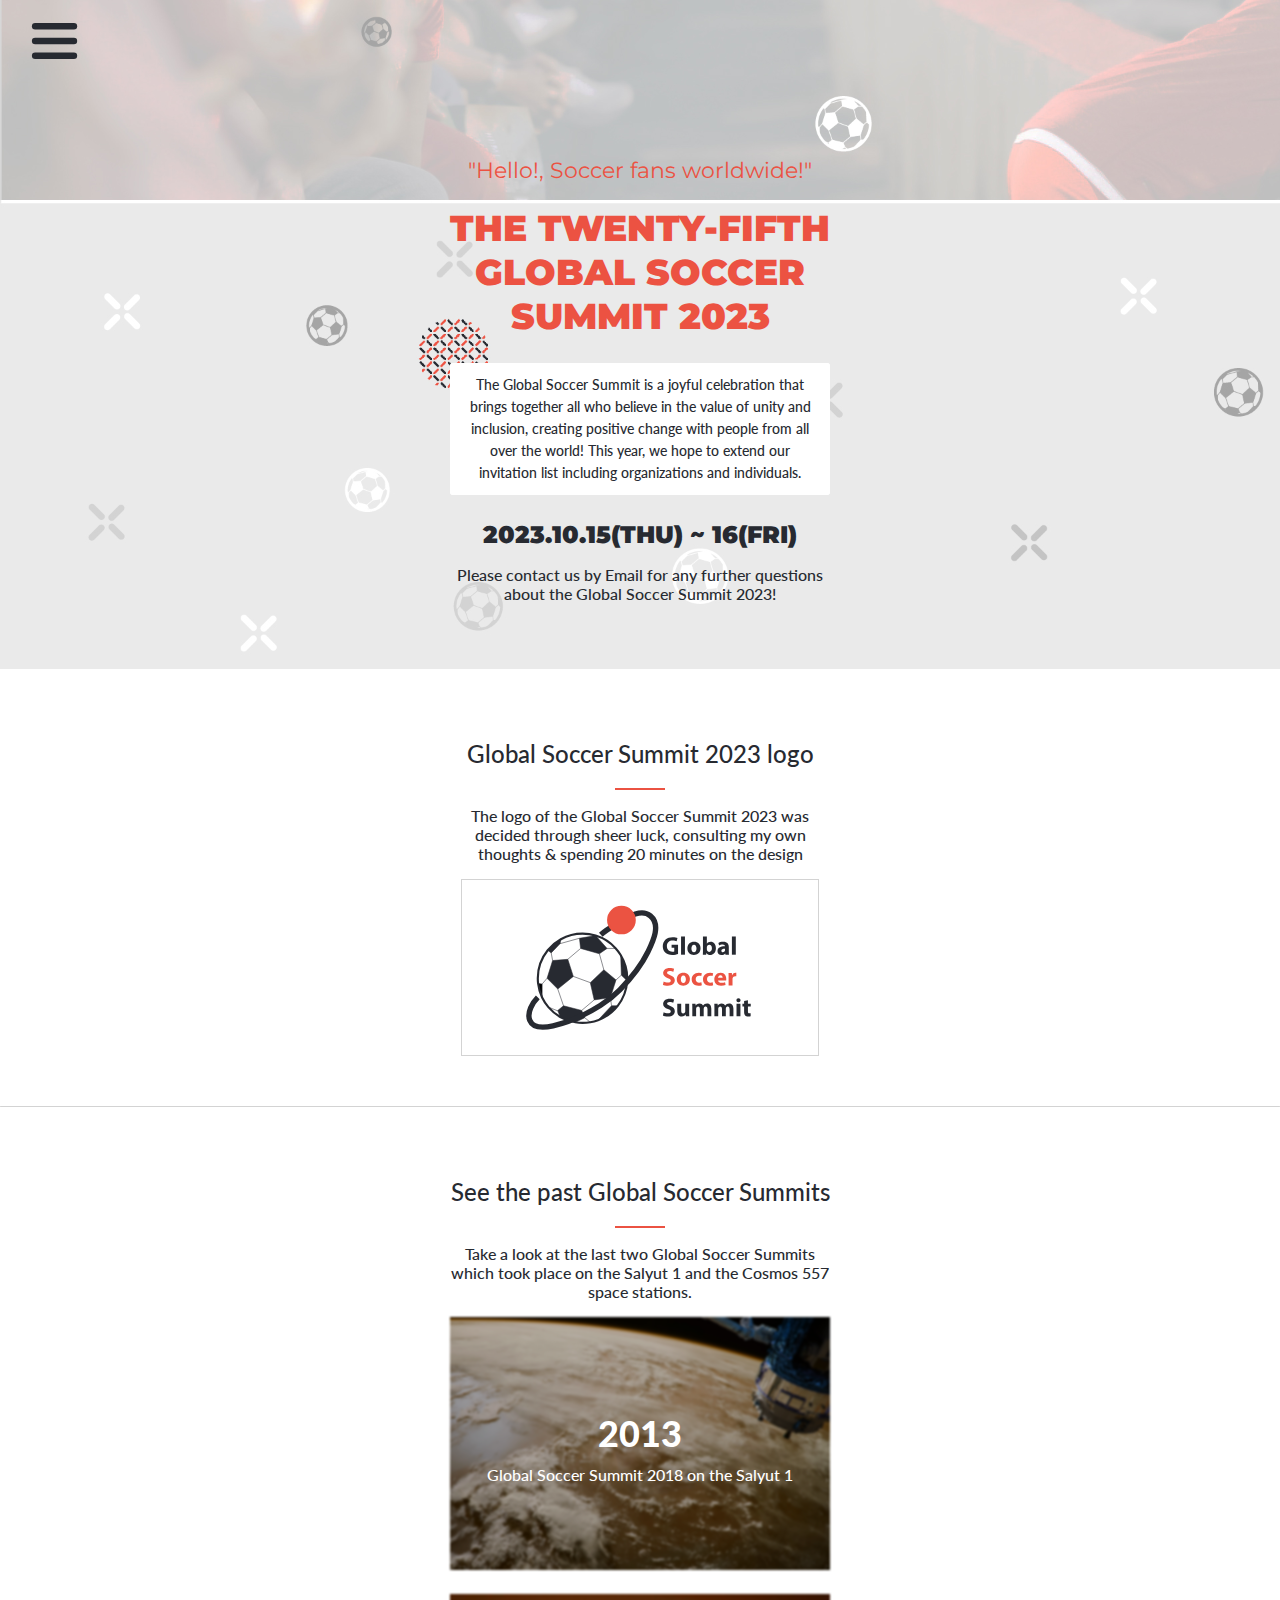
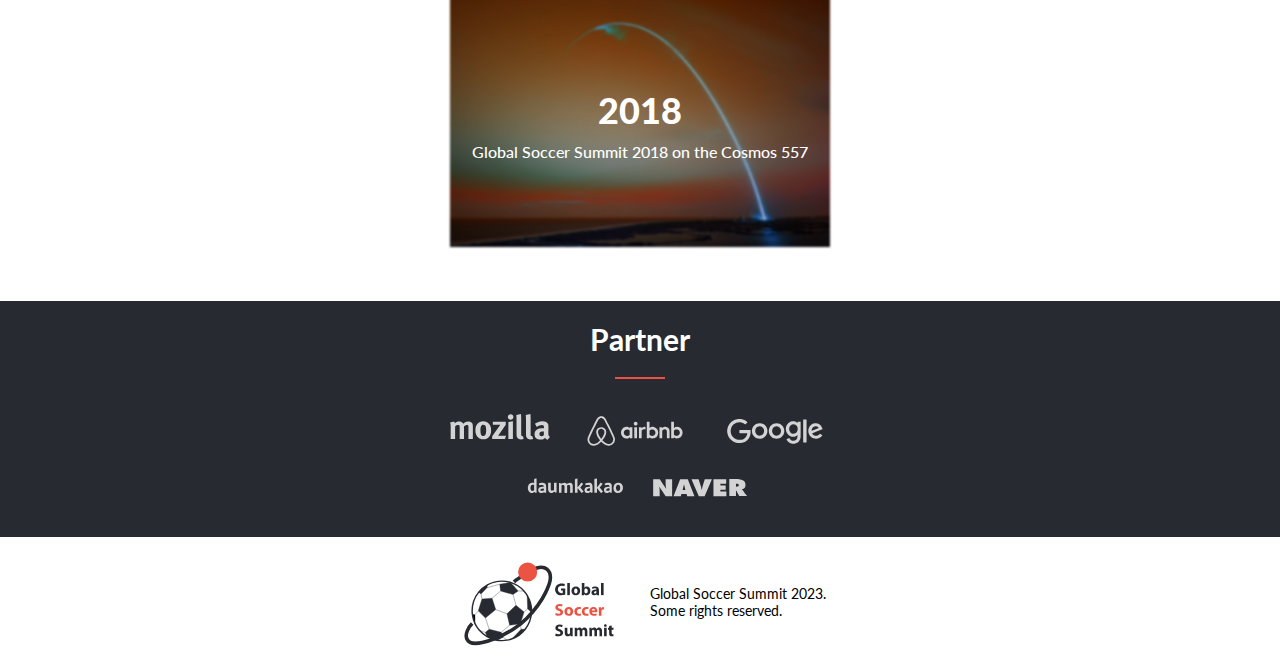
==== pages/about.html @ be921ab3 "Add and style mobile-version home and about page" ====
<!DOCTYPE html>
<html lang="en">
<head>
  <meta charset="UTF-8">
  <meta http-equiv="X-UA-Compatible" content="IE=edge">
  <meta name="viewport" content="width=device-width, initial-scale=1.0">
  <title>Global Soccer Summit</title>
  <link rel="stylesheet" href="../css/about.css">
  <link rel="preconnect" href="https://fonts.googleapis.com">
  <link rel="preconnect" href="https://fonts.gstatic.com" crossorigin>
  <link href="https://fonts.googleapis.com/css2?family=Lato:wght@400;700;900&family=Montserrat:wght@400;500;600;700;800;900&display=swap" rel="stylesheet">
</head>
<body>
  <div class="container">
    <header>
      <div class="desktop"></div>
      <nav>
        <button type="button"><img src="../media/menu.svg" alt="menu-icon"></button>
      </nav>
    </header>
    <main>
      <h3>"Hello!, Soccer fans worldwide!"</h3>
      <h1>THE TWENTY-FIFTH GLOBAL SOCCER SUMMIT 2023</h1>
      <p class="intro">
        The Global Soccer Summit is a joyful celebration that brings together all who believe in the value of unity and inclusion, creating positive change
        with people from all over the world! This year, we hope to extend our invitation list including organizations and individuals.
      </p>
      <h2>2023.10.15(THU) ~ 16(FRI)</h2>
      <p>Please contact us by Email for any further questions about the Global Soccer Summit 2023!</p>
    </main>
    <section id="logo">
      <h2>Global Soccer Summit 2023 logo</h2>
      <div class="underline"></div>
      <p>The logo of the Global Soccer Summit 2023 was decided through sheer luck, consulting my own thoughts & spending 20 minutes on the design</p>
      <img src="../media/logo.svg" alt="logo">
      <div class="separator"></div>
    </section>
    <section id="past-events">
      <h2>See the past Global Soccer Summits</h2>
      <div class="underline"></div>
      <p>Take a look at the last two Global Soccer Summits which took place on the Salyut 1 and the Cosmos 557 space stations.</p>
      <div class="img-container">
        <img src="../media/past-event-1.jpg" alt="Earth as viewed from a space station">
        <div class="img-text">
          <h2>2013</h2>
          <p>Global Soccer Summit 2018 on the Salyut 1</p>
        </div>
      </div>
      <div class="img-container">
        <img src="../media/past-event-2.jpg" alt="The launch of a space X rocket">
        <div class="img-text">
          <h2>2018</h2>
          <p>Global Soccer Summit 2018 on the Cosmos 557</p>
        </div>
      </div>
    </section>
    <section id="partners">
      <h2>Partner</h2>
      <div class="underline"></div>
      <ul>
        <li id="p1"><img src="../media/mozilla.svg" alt=""></li>
        <li id="p2"><img src="../media/airbnb.svg" alt=""></li>
        <li id="p3"><img src="../media/google.svg" alt=""></li>
        <li id="p4"><img src="../media/daumkakao.svg" alt=""></li>
        <li id="p5"><img src="../media/naver.svg" alt=""></li>
      </ul>
    </section>
    <footer>
      <img src="../media/logo.svg" alt="logo">
      <div>
        <p>Global Soccer Summit 2023.<br>Some rights reserved.</p>
      </div>
    </footer>
  </div>
</body>
---- css/about.css ----
body {
  margin: 0;
  padding: 0;
}

.container {
  display: flex;
  flex-direction: column;
  background-image: url(../media/bg.jpg);
  background-size: 1280px;
}

.underline {
  width: 50px;
  border-bottom: 2px solid #eb5242;
  margin: auto;
}

nav {
  padding: 15px 20px;
}

nav button {
  border: none;
  background: none;
}

nav img {
  height: 50px;
  width: auto;
  padding: 0;
  margin: 0;
}

main {
  width: 380px;
  display: flex;
  flex-direction: column;
  align-self: center;
  padding: 50px 0;
}

main h3 {
  font-family: 'Montserrat', sans-serif;
  font-weight: 400;
  color: #ec5242;
  font-size: 22px;
  text-align: center;
}

main h1 {
  font-family: 'Montserrat', sans-serif;
  font-weight: 900;
  margin: 0;
  font-size: 36px;
  color: #ec5242;
  text-align: center;
}

main p {
  font-family: 'Lato', sans-serif;
  font-weight: 500;
  color: #272a31;
  text-align: center;
}

.intro {
  border: 1px solid white;
  background-color: white;
  border-radius: 2px;
  font-size: 14px;
  line-height: 22px;
  margin: 25px 0;
  padding: 10px 15px;
}

main h2 {
  font-family: 'Montserrat', sans-serif;
  font-weight: 900;
  color: #272a31;
  margin: 0;
  text-align: center;
}

#logo,
#past-events {
  display: flex;
  flex-direction: column;
  background-color: white;
  align-items: center;
  padding-top: 50px;
}

#logo h2,
#past-events h2 {
  font-family: 'Lato', sans-serif;
  font-weight: 500;
  color: #272a31;
  width: 380px;
  text-align: center;
}

#logo p,
#past-events p {
  font-family: 'Lato', sans-serif;
  font-weight: 500;
  color: #272a31;
  text-align: center;
  width: 380px;
}

footer img {
  width: 170px;
}

#logo img {
  height: 150px;
  border: 1px solid  #d3d3d3;
  padding: 10px 50px 15px 50px;
}

.separator {
  border-bottom: 1px solid #d3d3d3;
  border-radius: 2px;
  width: 100vw;
  margin-top: 50px;
}

#past-events {
  padding-bottom: 30px;
}

#past-events .img-text {
  position: absolute;
  top: 50%;
  left: 50%;
  transform: translate(-50%, -60%);
  margin: 0;
  padding: 0;
}

#partners h2 {
  font-family: 'Lato', sans-serif;
  font-weight: 700;
  font-size: 30px;
  color: white;
  margin: 20px;
}

#past-events .img-text h2 {
  color: white;
  filter: none;
  font-weight: 900;
  font-size: 36px;
  margin: 0 0 10px 0;
}

#past-events .img-text p {
  color: white;
  filter: none;
  font-weight: 500;
  font-size: 16px;
  margin: 0;
}

#past-events img {
  width: 380px;
  margin-bottom: 20px;
  filter: hue-rotate(185deg) sepia(10%) saturate(140%) blur(1px) brightness(70%);
  transition: all 0.5s ease-in-out;
}

#partners ul img {
  width: 100px;
}

#past-events img:hover {
  filter: none;
  scale: 1.01;
}

.img-container {
  position: relative;
}

#partners {
  background-color: #272a31;
  text-align: center;
  color: white;
}

#partners ul {
  padding: 0;
  display: grid;
  grid-template-columns: repeat(9, 1fr);
  list-style-type: none;
  width: 380px;
  margin: 35px auto;
  row-gap: 25px;
  column-gap: 50px;
}

footer {
  display: flex;
  gap: 25px;
  justify-content: center;
  align-items: center;
  font-family: 'Lato', sans-serif;
  font-weight: 400;
  font-size: 14px;
  padding: 15px;
  background-color: white;
}

#p1 {
  grid-row: 1/2;
  grid-column: 1/4;
}

#p2 {
  grid-row: 1/2;
  grid-column: 3/7;
  margin-left: 20px;
}

#p3 {
  grid-row: 1/2;
  grid-column: 6/10;
}

#p4 {
  grid-row: 2/3;
  grid-column: 2/6;
}

#p5 {
  grid-row: 2/3;
  grid-column: 5/8;
}
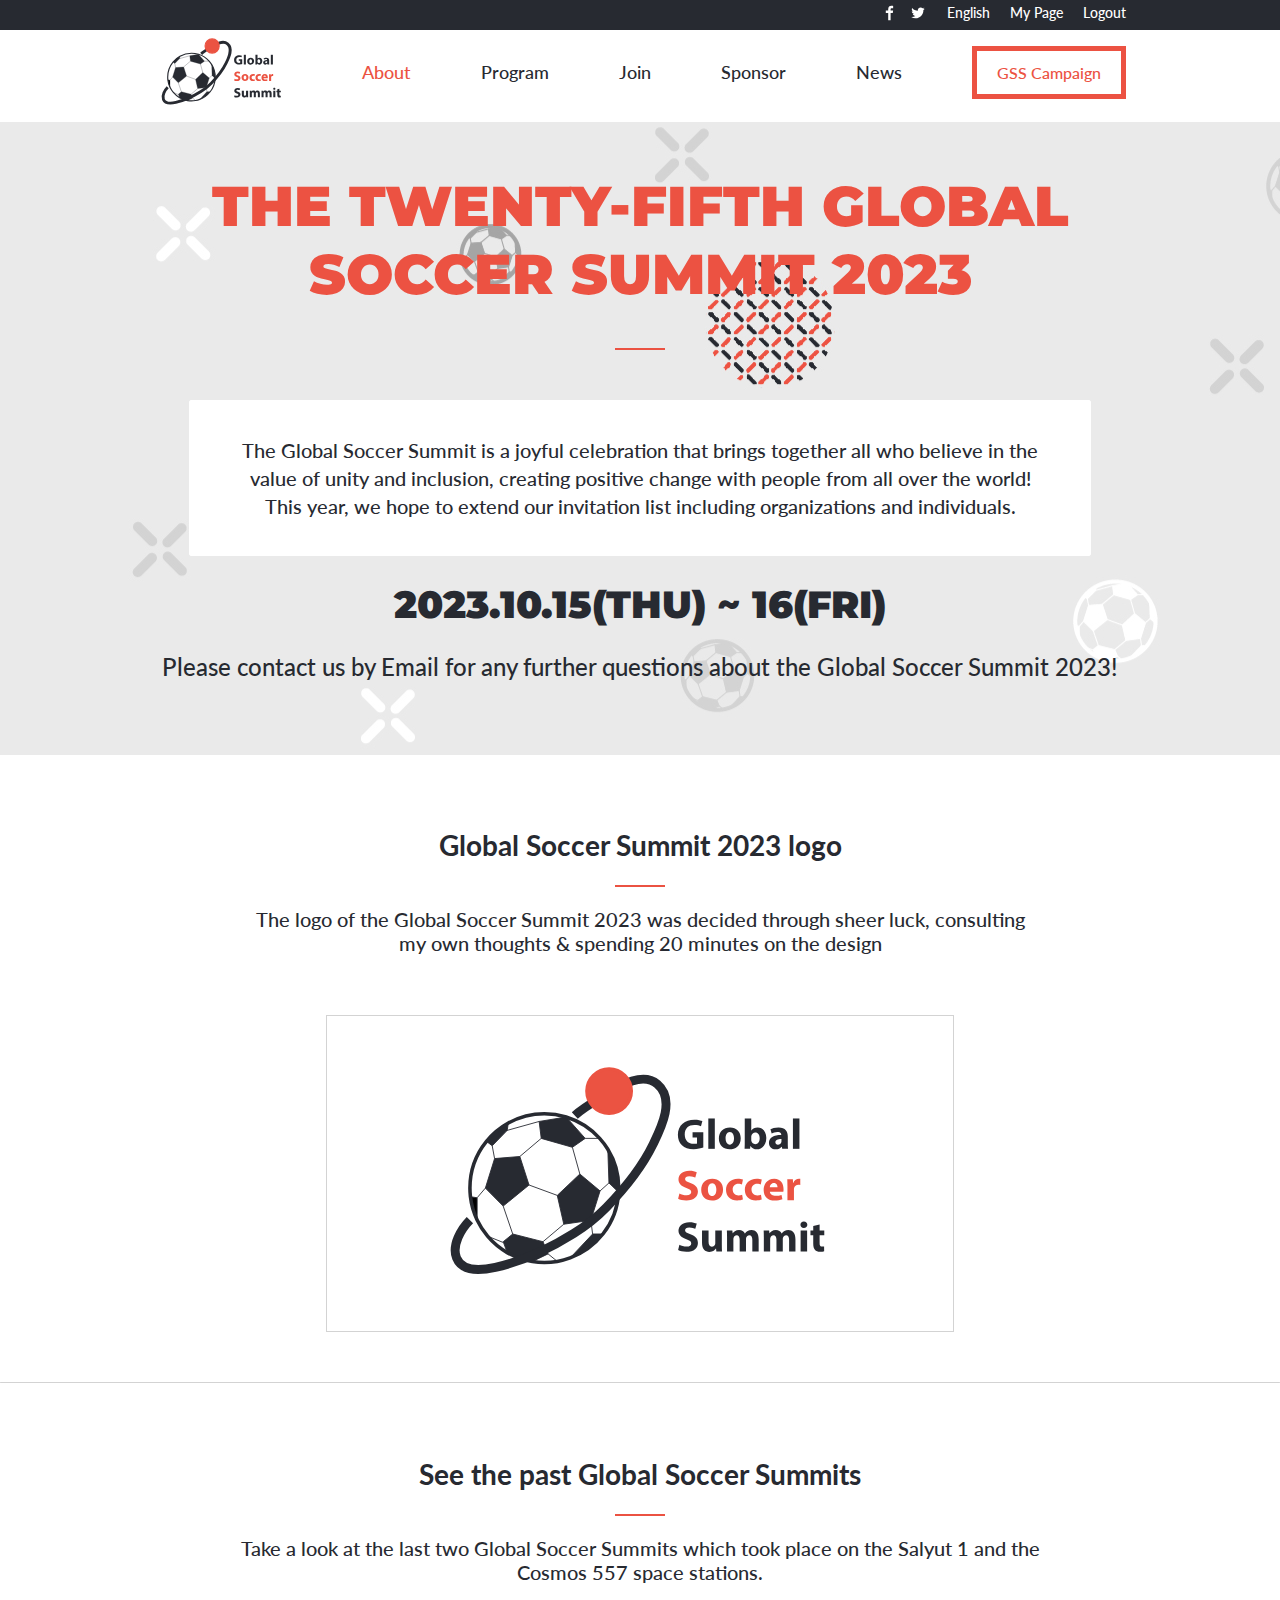
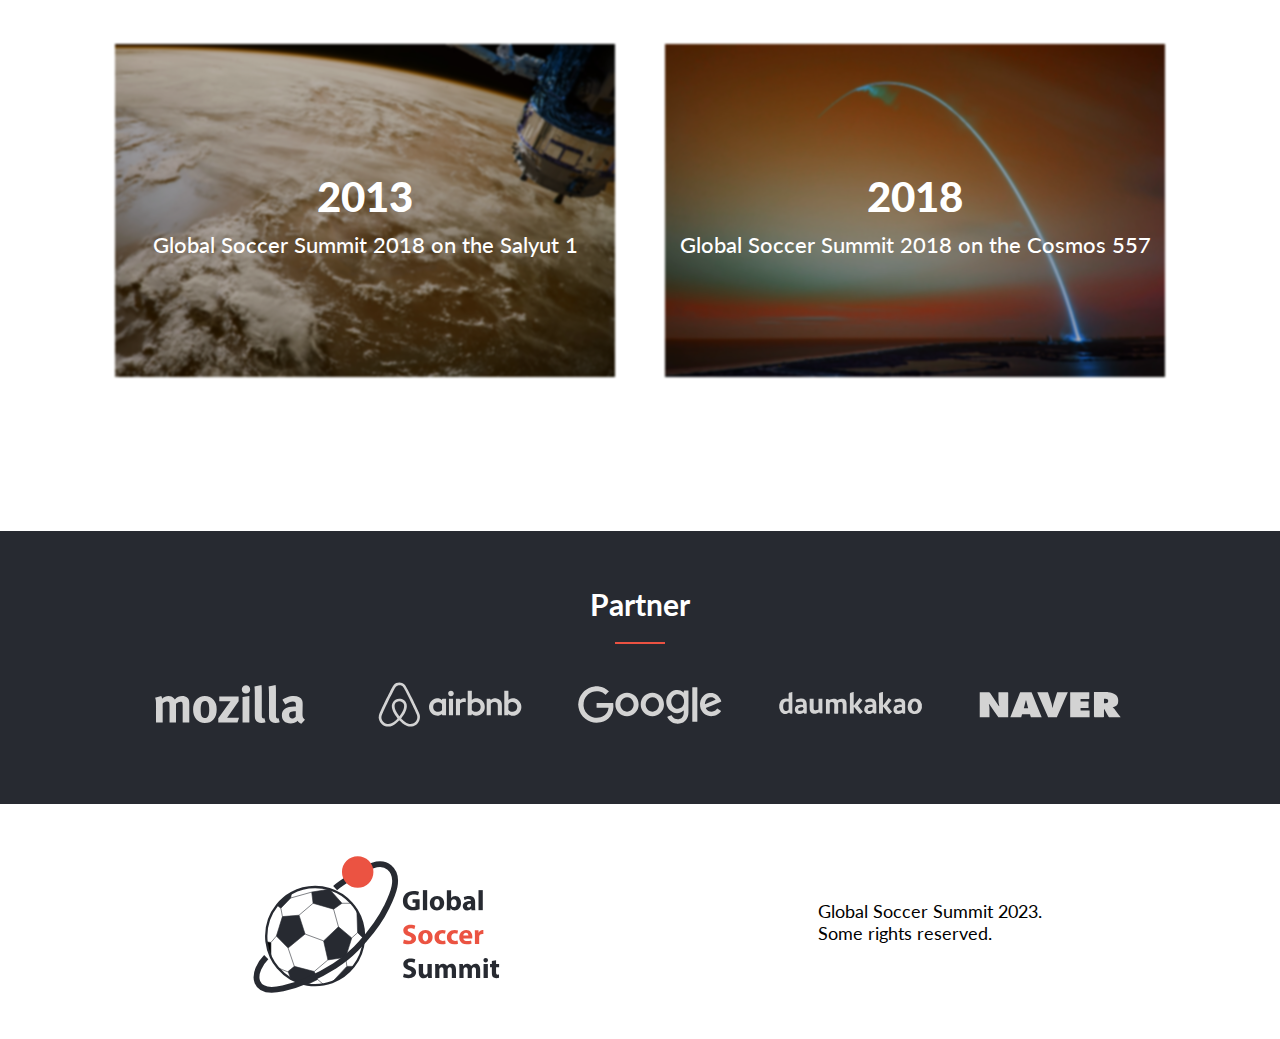
==== commit 58448922: "Add the desktop-version" ====
--- a/pages/about.html
+++ b/pages/about.html
@@ -13,14 +13,36 @@
 <body>
   <div class="container">
     <header>
-      <div class="desktop"></div>
-      <nav>
+      <div class="desktop">
+        <nav class="nav-1">
+          <a href="facebook.com"><img src="../media/facebook.svg" alt="facebook icon"></a>
+          <a href="twitter.com"><img src="../media/twitter.svg" alt="twitter icon"></a>
+          <ul class="nav-1-list">
+            <li>English</li>
+            <li>My Page</li>
+            <li>Logout</li>
+          </ul>
+        </nav>
+        <nav class="nav-2">
+          <a href="../index.html"><img src="../media/logo.svg" alt="logo"></a>
+          <ul class="nav-2-list">
+            <li><a href="./about.html">About</a></li>
+            <li>Program</li>
+            <li>Join</li>
+            <li>Sponsor</li>
+            <li>News</li>
+          </ul>
+          <span>GSS Campaign</span>
+        </nav>
+      </div>
+      <nav class="mobile">
         <button type="button"><img src="../media/menu.svg" alt="menu-icon"></button>
       </nav>
     </header>
     <main>
       <h3>"Hello!, Soccer fans worldwide!"</h3>
       <h1>THE TWENTY-FIFTH GLOBAL SOCCER SUMMIT 2023</h1>
+      <div class="underline"></div>
       <p class="intro">
         The Global Soccer Summit is a joyful celebration that brings together all who believe in the value of unity and inclusion, creating positive change
         with people from all over the world! This year, we hope to extend our invitation list including organizations and individuals.
@@ -39,18 +61,20 @@
       <h2>See the past Global Soccer Summits</h2>
       <div class="underline"></div>
       <p>Take a look at the last two Global Soccer Summits which took place on the Salyut 1 and the Cosmos 557 space stations.</p>
-      <div class="img-container">
-        <img src="../media/past-event-1.jpg" alt="Earth as viewed from a space station">
-        <div class="img-text">
-          <h2>2013</h2>
-          <p>Global Soccer Summit 2018 on the Salyut 1</p>
+      <div class="imgs">
+        <div class="img-container">
+          <img src="../media/past-event-1.jpg" alt="Earth as viewed from a space station">
+          <div class="img-text">
+            <h2>2013</h2>
+            <p>Global Soccer Summit 2018 on the Salyut 1</p>
+          </div>
         </div>
-      </div>
-      <div class="img-container">
-        <img src="../media/past-event-2.jpg" alt="The launch of a space X rocket">
-        <div class="img-text">
-          <h2>2018</h2>
-          <p>Global Soccer Summit 2018 on the Cosmos 557</p>
+        <div class="img-container">
+          <img src="../media/past-event-2.jpg" alt="The launch of a space X rocket">
+          <div class="img-text">
+            <h2>2018</h2>
+            <p>Global Soccer Summit 2018 on the Cosmos 557</p>
+          </div>
         </div>
       </div>
     </section>
--- a/css/about.css
+++ b/css/about.css
@@ -10,6 +10,10 @@
   background-size: 1280px;
 }
 
+.desktop {
+  display: none;
+}
+
 .underline {
   width: 50px;
   border-bottom: 2px solid #eb5242;
@@ -33,7 +37,6 @@
 }
 
 main {
-  width: 380px;
   display: flex;
   flex-direction: column;
   align-self: center;
@@ -41,6 +44,7 @@
 }
 
 main h3 {
+  width: 380px;
   font-family: 'Montserrat', sans-serif;
   font-weight: 400;
   color: #ec5242;
@@ -49,6 +53,7 @@
 }
 
 main h1 {
+  width: 380px;
   font-family: 'Montserrat', sans-serif;
   font-weight: 900;
   margin: 0;
@@ -58,6 +63,7 @@
 }
 
 main p {
+  width: 380px;
   font-family: 'Lato', sans-serif;
   font-weight: 500;
   color: #272a31;
@@ -75,6 +81,7 @@
 }
 
 main h2 {
+  width: 380px;
   font-family: 'Montserrat', sans-serif;
   font-weight: 900;
   color: #272a31;
@@ -116,7 +123,7 @@
 #logo img {
   height: 150px;
   border: 1px solid  #d3d3d3;
-  padding: 10px 50px 15px 50px;
+  padding: 10px 50px 20px 50px;
 }
 
 .separator {
@@ -167,7 +174,7 @@
   width: 380px;
   margin-bottom: 20px;
   filter: hue-rotate(185deg) sepia(10%) saturate(140%) blur(1px) brightness(70%);
-  transition: all 0.5s ease-in-out;
+  transition: all 0.4s ease-in-out;
 }
 
 #partners ul img {
@@ -237,3 +244,197 @@
   grid-row: 2/3;
   grid-column: 5/8;
 }
+
+@media screen and (min-width: 768px) {
+  .mobile {
+    display: none;
+  }
+
+  .desktop {
+    display: block;
+  }
+
+  .desktop nav {
+    display: flex;
+  }
+
+  .desktop ul {
+    display: flex;
+    list-style-type: none;
+  }
+
+  .nav-1 {
+    background-color: #272a31;
+    padding: 4px 12%;
+    justify-content: flex-end;
+    gap: 10px;
+  }
+
+  .nav-2 {
+    background-color: white;
+    padding: 0 12% 8px 12%;
+    align-items: center;
+  }
+
+  .nav-1-list {
+    font-family: 'Lato', sans-serif;
+    font-weight: 500;
+    font-size: 14px;
+    color: white;
+    margin: 0;
+    gap: 20px;
+    padding: 0 0 0 10px;
+  }
+
+  .nav-1-list li,
+  .nav-2-list li {
+    cursor: pointer;
+  }
+
+  .nav-2-list {
+    margin-left: auto;
+    margin-right: 70px;
+    font-family: 'Lato', sans-serif;
+    font-weight: 500;
+    font-size: 18px;
+    color: #272a31;
+    gap: 70px;
+  }
+
+  .nav-2-list a {
+    text-decoration: none;
+    color: #ec5242;
+  }
+
+  footer img {
+    width: 280px;
+  }
+
+  .nav-1 img {
+    height: 18px;
+  }
+
+  .nav-2 img {
+    height: 80px;
+  }
+
+  .nav-2 span {
+    color: #ec5242;
+    border: 5px solid #ec5242;
+    padding: 12px 20px;
+    font-family: 'Lato', sans-serif;
+    font-weight: 500;
+    cursor: pointer;
+  }
+
+  .container {
+    background-image: url(../media/bg.jpg);
+    background-size: 1920px;
+    background-position-y: -15%;
+  }
+
+  main {
+    align-self: center;
+    margin: 0 12%;
+  }
+
+  main h3 {
+    display: none;
+  }
+
+  main h1 {
+    width: 900px;
+    font-size: 56px;
+    align-self: center;
+    margin-bottom: 40px;
+  }
+
+  .intro {
+    width: 800px;
+    font-size: 20px;
+    padding: 35px 50px;
+    line-height: 28px;
+    margin-top: 50px;
+  }
+
+  main p {
+    font-size: 24px;
+    width: auto;
+    align-self: center;
+  }
+
+  main h2 {
+    font-size: 38px;
+    width: auto;
+    align-self: center;
+  }
+
+  #logo h2,
+  #past-events h2 {
+    font-size: 28px;
+    font-weight: 700;
+    width: auto;
+  }
+
+  footer p {
+    font-size: 18px;
+  }
+
+  #logo p,
+  #past-events p {
+    font-size: 20px;
+    width: 800px;
+    margin-bottom: 60px;
+  }
+
+  #logo img {
+    height: 250px;
+    padding: 25px 100px 40px;
+  }
+
+  .imgs {
+    display: flex;
+    gap: 50px;
+    margin-bottom: 100px;
+  }
+
+  #past-events img {
+    width: 500px;
+  }
+
+  #past-events .img-text h2 {
+    color: white;
+    filter: none;
+    font-weight: 900;
+    font-size: 42px;
+    margin: 0 0 10px 0;
+  }
+
+  #past-events .img-text p {
+    color: white;
+    filter: none;
+    font-weight: 500;
+    font-size: 22px;
+    margin: 0;
+  }
+
+  #partners {
+    padding: 35px 12%;
+  }
+
+  #partners ul {
+    width: auto;
+    display: flex;
+    justify-content: center;
+    align-items: center;
+  }
+
+  #partners ul img {
+    width: 150px;
+  }
+
+  footer {
+    padding: 35px 12%;
+    gap: 300px;
+  }
+}
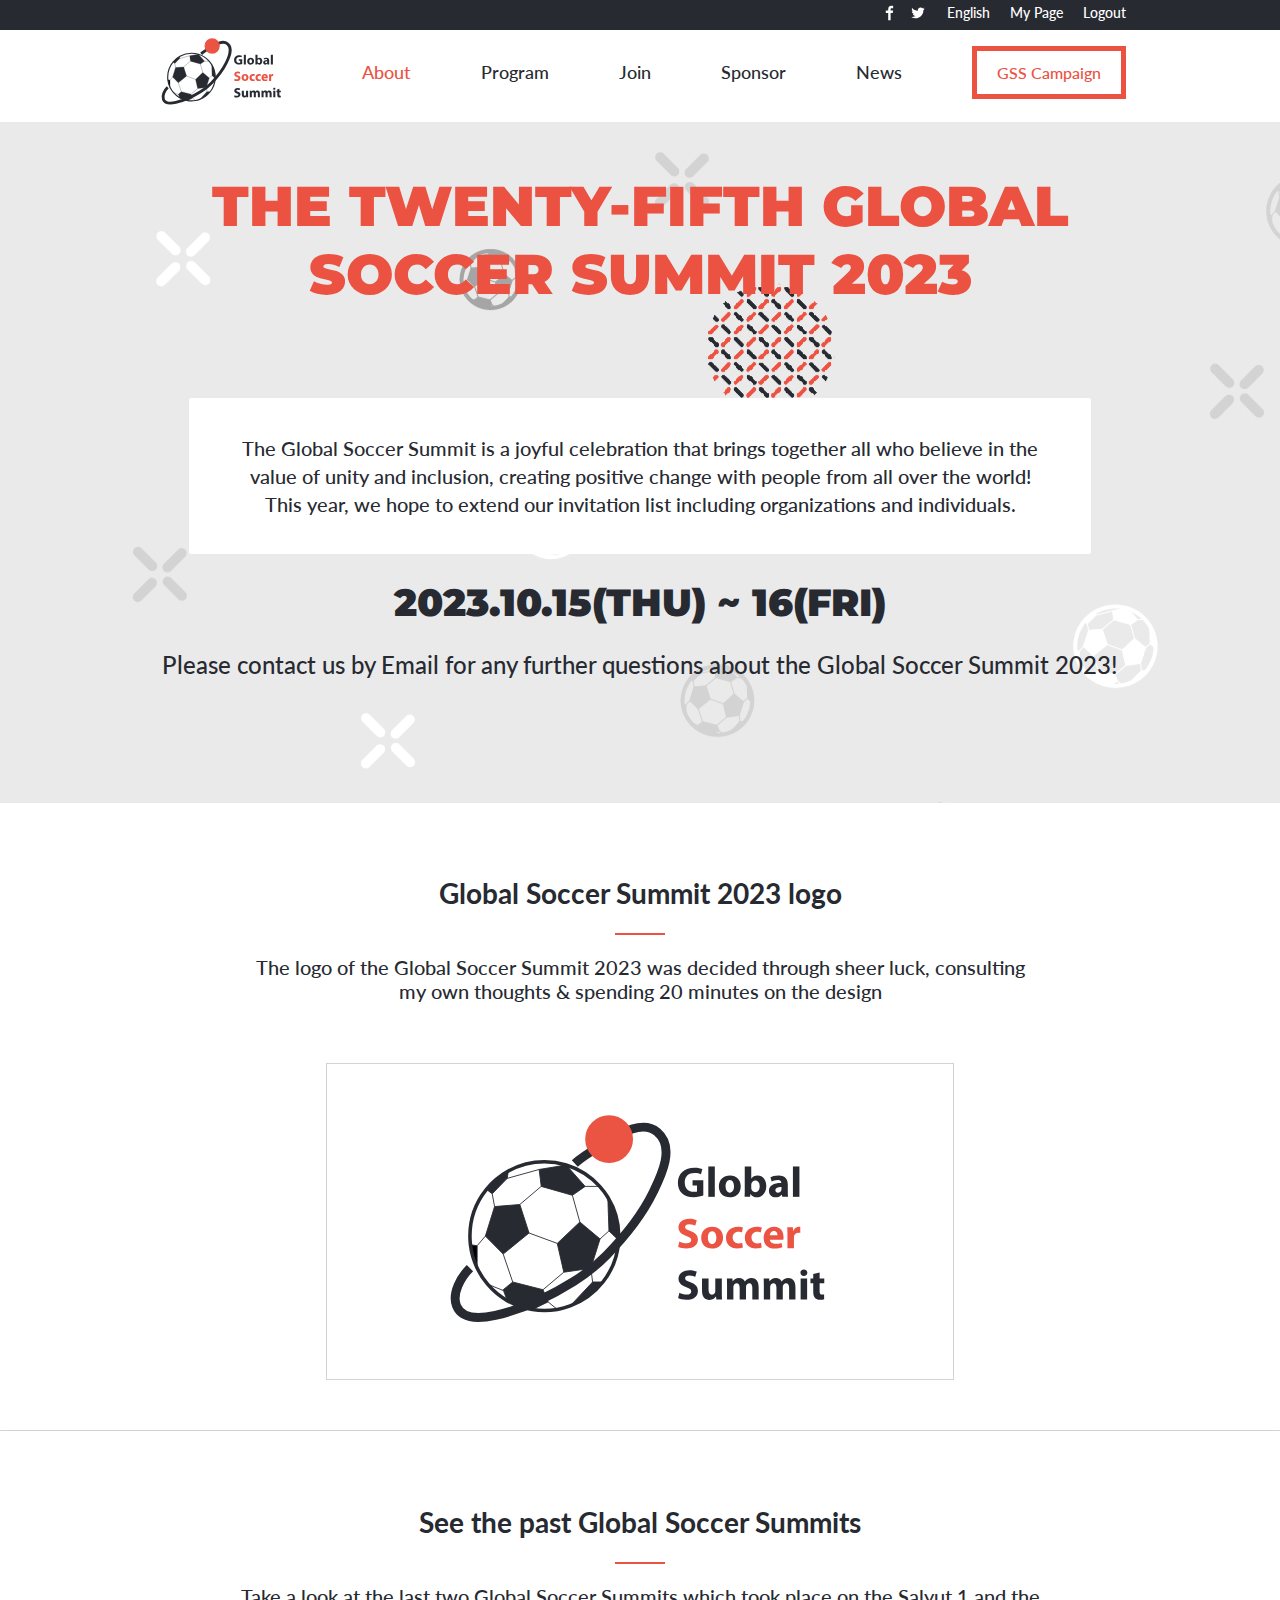
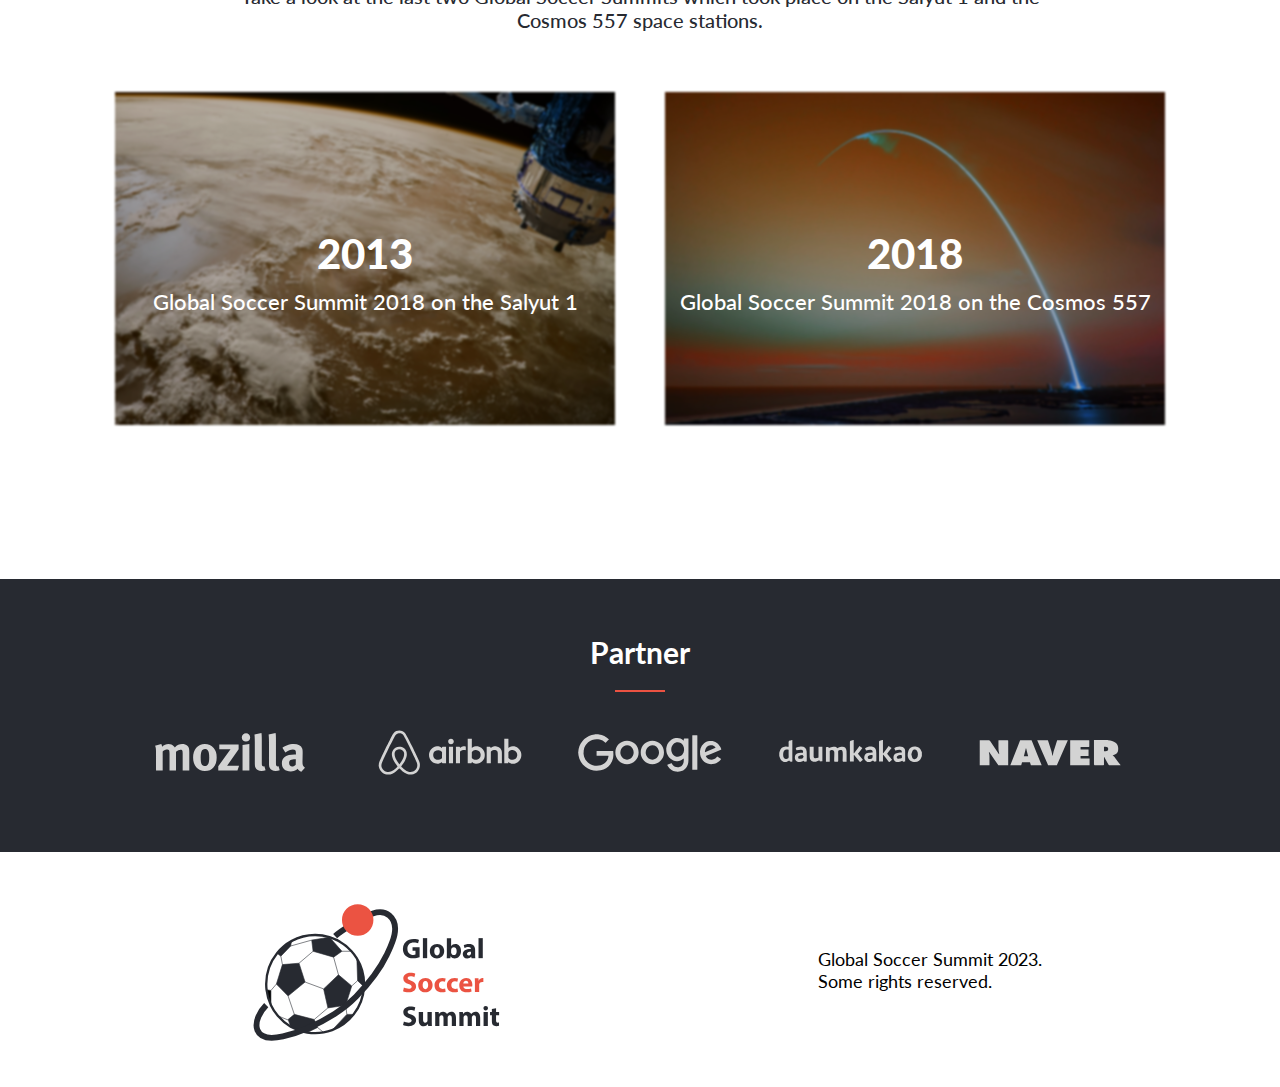
==== commit 8f4310a0: "Add JS, Update README file & Modify styles" ====
--- a/pages/about.html
+++ b/pages/about.html
@@ -15,8 +15,8 @@
     <header>
       <div class="desktop">
         <nav class="nav-1">
-          <a href="facebook.com"><img src="../media/facebook.svg" alt="facebook icon"></a>
-          <a href="twitter.com"><img src="../media/twitter.svg" alt="twitter icon"></a>
+          <a href="facebook.com"><img src="../media/Icons/facebook.svg" alt="facebook icon"></a>
+          <a href="twitter.com"><img src="../media/Icons/twitter.svg" alt="twitter icon"></a>
           <ul class="nav-1-list">
             <li>English</li>
             <li>My Page</li>
@@ -24,7 +24,7 @@
           </ul>
         </nav>
         <nav class="nav-2">
-          <a href="../index.html"><img src="../media/logo.svg" alt="logo"></a>
+          <a href="../index.html"><img src="../media/Logos/logo.svg" alt="logo"></a>
           <ul class="nav-2-list">
             <li><a href="./about.html">About</a></li>
             <li>Program</li>
@@ -35,14 +35,13 @@
           <span>GSS Campaign</span>
         </nav>
       </div>
-      <nav class="mobile">
-        <button type="button"><img src="../media/menu.svg" alt="menu-icon"></button>
+      <nav id="mobile" class="mobile">
+        <button type="button"><img src="../media/Icons/menu.svg" alt="menu-icon"></button>
       </nav>
     </header>
     <main>
       <h3>"Hello!, Soccer fans worldwide!"</h3>
       <h1>THE TWENTY-FIFTH GLOBAL SOCCER SUMMIT 2023</h1>
-      <div class="underline"></div>
       <p class="intro">
         The Global Soccer Summit is a joyful celebration that brings together all who believe in the value of unity and inclusion, creating positive change
         with people from all over the world! This year, we hope to extend our invitation list including organizations and individuals.
@@ -54,7 +53,7 @@
       <h2>Global Soccer Summit 2023 logo</h2>
       <div class="underline"></div>
       <p>The logo of the Global Soccer Summit 2023 was decided through sheer luck, consulting my own thoughts & spending 20 minutes on the design</p>
-      <img src="../media/logo.svg" alt="logo">
+      <img src="../media/Logos/logo.svg" alt="logo">
       <div class="separator"></div>
     </section>
     <section id="past-events">
@@ -82,18 +81,19 @@
       <h2>Partner</h2>
       <div class="underline"></div>
       <ul>
-        <li id="p1"><img src="../media/mozilla.svg" alt=""></li>
-        <li id="p2"><img src="../media/airbnb.svg" alt=""></li>
-        <li id="p3"><img src="../media/google.svg" alt=""></li>
-        <li id="p4"><img src="../media/daumkakao.svg" alt=""></li>
-        <li id="p5"><img src="../media/naver.svg" alt=""></li>
+        <li id="p1"><img src="../media/Logos/mozilla.svg" alt="mozilla's logo"></li>
+        <li id="p2"><img src="../media/Logos/airbnb.svg" alt="airbnb's logo"></li>
+        <li id="p3"><img src="../media/Logos/google.svg" alt="google's logo"></li>
+        <li id="p4"><img src="../media/Logos/daumkakao.svg" alt="daumkakao's logo"></li>
+        <li id="p5"><img src="../media/Logos/naver.svg" alt="naver's logo"></li>
       </ul>
     </section>
     <footer>
-      <img src="../media/logo.svg" alt="logo">
+      <img src="../media/Logos/logo.svg" alt="logo">
       <div>
         <p>Global Soccer Summit 2023.<br>Some rights reserved.</p>
       </div>
     </footer>
   </div>
+  <script src="../js/about.js"></script>
 </body>--- a/css/about.css
+++ b/css/about.css
@@ -36,11 +36,63 @@
   margin: 0;
 }
 
+.menu-container {
+  display: flex;
+  flex-direction: column;
+  align-items: center;
+  justify-content: center;
+  gap: 40px;
+  font-family: 'Lato', sans-serif;
+  font-weight: 500;
+  font-size: 32px;
+  color: #272a31;
+  position: fixed;
+  top: 0;
+  right: 100%;
+  bottom: 0;
+  left: -100%;
+  background-image: url(../media/bg.jpg);
+  background-size: 1400px;
+  background-position-x: 15%;
+  transition: all 0.3s ease-in-out;
+}
+
+footer img {
+  width: 170px;
+}
+
+.menu-container img {
+  height: 120px;
+}
+
+.menu-container button img {
+  height: 50px;
+  position: absolute;
+  top: 30px;
+  right: 30px;
+}
+
+.menu-container a {
+  text-decoration: none;
+  color: #ec5242;
+}
+
+.menu-container ul {
+  display: flex;
+  flex-direction: column;
+  gap: 40px;
+  list-style-type: none;
+  align-items: center;
+  padding-left: 0;
+  margin: 0;
+}
+
 main {
   display: flex;
   flex-direction: column;
   align-self: center;
   padding: 50px 0;
+  align-items: center;
 }
 
 main h3 {
@@ -116,10 +168,6 @@
   width: 380px;
 }
 
-footer img {
-  width: 170px;
-}
-
 #logo img {
   height: 150px;
   border: 1px solid  #d3d3d3;
@@ -141,9 +189,10 @@
   position: absolute;
   top: 50%;
   left: 50%;
-  transform: translate(-50%, -60%);
-  margin: 0;
+  transform: translate(-50%, -50%);
+  margin: auto;
   padding: 0;
+  transition: all 0.4s ease-in-out;
 }
 
 #partners h2 {
@@ -330,12 +379,13 @@
   .container {
     background-image: url(../media/bg.jpg);
     background-size: 1920px;
-    background-position-y: -15%;
+    background-position-y: -13%;
   }
 
   main {
     align-self: center;
     margin: 0 12%;
+    padding-bottom: 100px;
   }
 
   main h3 {
